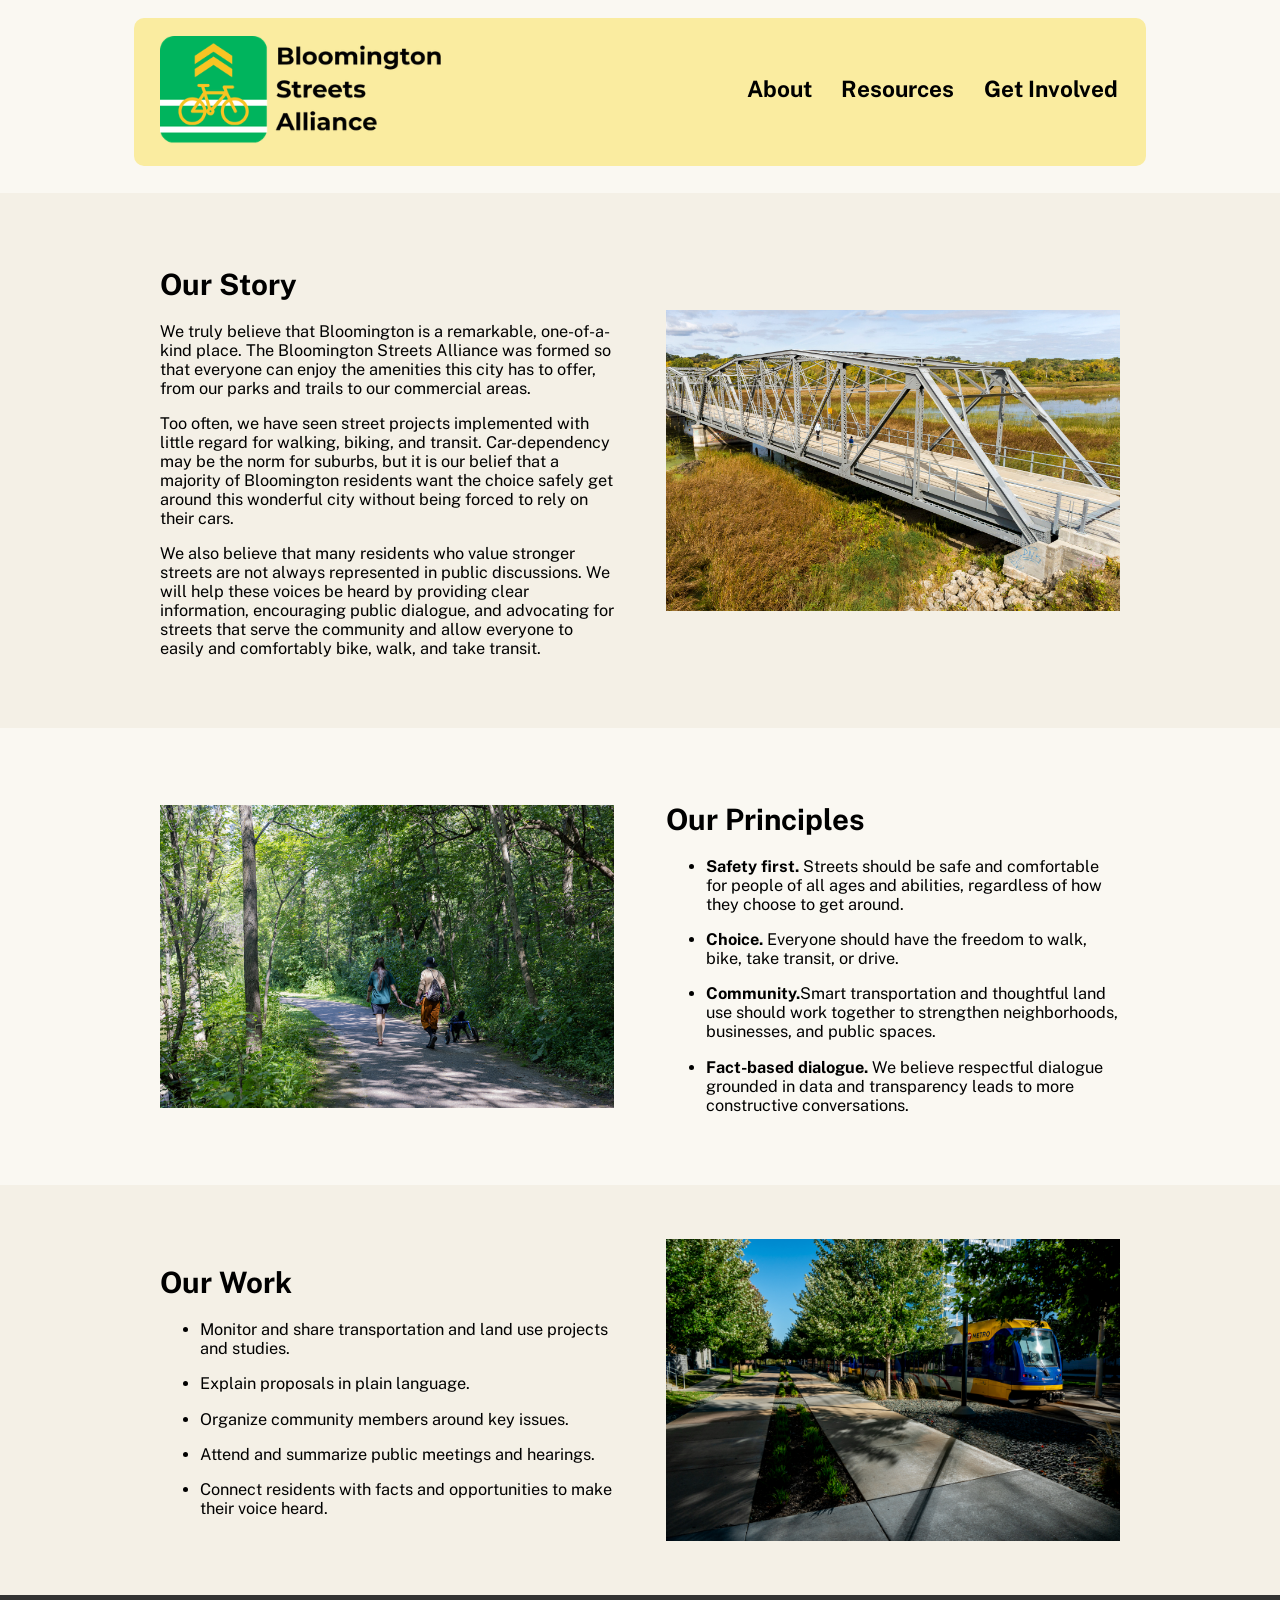
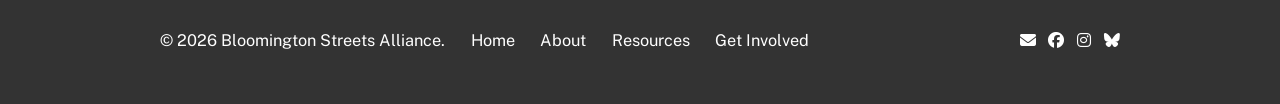
==== about/index.html @ 748439bb "about and resources pages" ====
<!DOCTYPE html>
<html>
    <head>
        <meta charset="UTF-8">
        <meta name="viewport" content="width=device-width, initial-scale=1.0"> 
        <title>About - Bloomington Streets Alliance</title>
        <link rel="preconnect" href="https://fonts.googleapis.com">
        <link rel="preconnect" href="https://fonts.gstatic.com" crossorigin>
        <link href="https://fonts.googleapis.com/css2?family=Nunito:ital,wght@0,200..1000;1,200..1000&family=Public+Sans:ital,wght@0,100..900;1,100..900&display=swap" rel="stylesheet">
        <link rel="stylesheet" href="https://cdnjs.cloudflare.com/ajax/libs/font-awesome/6.7.2/css/all.min.css">
        <link rel="apple-touch-icon" sizes="180x180" href="../favicon/apple-touch-icon.png">
        <link rel="icon" type="image/png" sizes="32x32" href="../favicon/favicon-32x32.png">
        <link rel="icon" type="image/png" sizes="16x16" href="../favicon/favicon-16x16.png">
        <link rel="manifest" href="../favicon/site.webmanifest">
        <link rel="stylesheet" href="style.css">
    </head>
    <body>
        <div id="topbox-container">
            <div id="topbox">
                <header id="toprow">
                    <a href="../"><img src="../images/Bloomington Streets Alliance.png" alt="Text reading Bloomington Streets Alliance, with the Alliance's logo to the left featuring a gold bicycle on a crosswalk with a double chevron marking above, all on a green background."></a>
                    <ul>
                        <li><a href="../about/">About</a></li>
                        <li><a href="../resources/">Resources</a></li>
                        <li><a href="../get-involved/">Get Involved</a></li>
                    </ul>
                </header>
            </div>
        </div>
        <div id="content1">
            <div>
                <h1>Our Story</h1>
                <p>We truly believe that Bloomington is a remarkable, one-of-a-kind place. The Bloomington Streets Alliance was formed so that everyone can enjoy the amenities this city has to offer, from our parks and trails to our commercial areas.</p>
                <p>Too often, we have seen street projects implemented with little regard for walking, biking, and transit. Car-dependency may be the norm for suburbs, but it is our belief that a majority of Bloomington residents want the choice safely get around this wonderful city without being forced to rely on their cars.</p>
                <p>We also believe that many residents who value stronger streets are not always represented in public discussions. We will help these voices be heard by providing clear information, encouraging public dialogue, and advocating for streets that serve the community and allow everyone to easily and comfortably bike, walk, and take transit.</p>
            </div>
            <img src="../images/Long Meadow Lake Bridge.jpg" alt="An urban park and light rail station in Bloomington, featuring an art installation in the foreground, office buildings in the background, and a light rail vehicle at the station.">
        </div>
        <div id="content2">
            <img src="../images/Nine Mile Creek.jpg"
                alt="A couple walking down a paved, tree-lined trail on a sunny day, with a baby walker in tow.">
            <div>
                <h1>Our Principles</h1>
                <ul>
                    <li><p><b>Safety first.</b> Streets should be safe and comfortable for people of all ages and abilities, regardless of how they choose to get around.</p></li>
                    <li><p><b>Choice.</b> Everyone should have the freedom to walk, bike, take transit, or drive.</p></li>
                    <li><p><b>Community.</b>Smart transportation and thoughtful land use should work together to strengthen neighborhoods, businesses, and public spaces.</p></li>
                    <li><p><b>Fact-based dialogue.</b> We believe respectful dialogue grounded in data and transparency leads to more constructive conversations.</p></li>
                </ul>
            </div>
        </div>
        <div id="content3">
            <div>
                <h1>Our Work</h1>
                <ul>
                    <li><p>Monitor and share transportation and land use projects and studies.</p></li>
                    <li><p>Explain proposals in plain language.</p></li>
                    <li><p>Organize community members around key issues.</p></li>
                    <li><p>Attend and summarize public meetings and hearings.</p></li>
                    <li><p>Connect residents with facts and opportunities to make their voice heard.</p></li>
                </ul>
            </div>
            <img src="../images/Blue Line.jpg"
                alt="A Blue Line train travels through Bloomington Central Station Park, shaded by trees, with walking paths in the foreground and glassy buildings in the background.">
        </div>
        <footer>
            <p>&#169; 2026 Bloomington Streets Alliance.</p>
            <div id="footerlinks">
                <a href="../"><p>Home</p></a>
                <a href="../about/"><p>About</p></a>
                <a href="../resources/"><p>Resources</p></a>
                <a href="../get-involved/"><p>Get Involved</p></a>
            </div>
            <div id="icons">
                <a href="mailto:hello@bloomingtonstreetsalliance.org"><i class="fa-solid fa-envelope"></i></a>
                <a href="https://www.facebook.com/bloomingtonstreetsalliance" target="_blank"><i class="fa-brands fa-facebook"></i></a>
                <a href="https://www.instagram.com/bloomingtonstreetsalliance" target="_blank"><i class="fa-brands fa-instagram"></i></a>
                <a href="https://bsky.app/profile/bloomingtonstreets.bsky.social" target="_blank"><i class="fa-brands fa-bluesky"></i></a>
            </div>
        </footer>
        <script src="script.js"></script>
    </body>
</html>
---- about/style.css ----
html, body, button {
    font-family: "Public Sans", sans-serif;
    margin: 0;
    padding: 0;
}

h1 {
    font-size: calc(0.35vw + 25px);
}

h3 {
    font-size: calc(.2vw + 20px);
}

p {
    font-size: calc(0.1vw + 15px);
}

#topbox-container {
    display: flex;
    justify-content: center;
    height: min-content;
    background-color: #FAF8F2;
    padding-bottom: 3vh;
}

#topbox {
    background-color: #faeca0;
    border-radius: 10px;
    width: 75vw;
    height: min-content;
    margin-top: 2vh;
    padding: 2vh 2vw;
}

#toprow {
    display: flex;
    flex-direction: row;
}

#toprow img {
    height: 12vh;
}

#toprow ul {
    display: flex;
    flex-direction: row;
    gap: 2vw;
    list-style: none;
    margin: 0;
    padding: 0;
    margin-left: auto;
    margin-top: 4%;
    font-weight: bold;
    height: min-content;
    font-size: calc(0.2vw + 20px);
}

#toprow ul li {
    border: 2px solid transparent;
    transition: border-bottom 0.3s ease;
}

#toprow ul li:hover {
    border-bottom: 2px solid #f8c423;
}

a {
    color: black;
    text-decoration: none;
}

#content1 {
    padding-top: 6vh;
    padding-bottom: 6vh;
    padding-left: 12.5vw;
    background-color: #F4F0E6;
    display: flex;
    flex-direction: row;
    gap: 4vw;
    height: min-content;
    align-items: center;
}

#content1 div {
    width: 35.5vw;
}

#content1 img {
    width: 35.5vw;
    height: min-content;
}

#content2 {
    padding-top: 6vh;
    padding-bottom: 6vh;
    padding-left: 12.5vw;
    background-color: #FAF8F2;
    display: flex;
    flex-direction: row;
    gap: 4vw;
    height: min-content;
    align-items: center;
}

#content2 div {
    width: 35.5vw;
}

#content2 img {
    width: 35.5vw;
    height: min-content;
}

#content3 {
    padding-top: 6vh;
    padding-bottom: 6vh;
    padding-left: 12.5vw;
    background-color: #F4F0E6;
    display: flex;
    flex-direction: row;
    gap: 4vw;
    height: min-content;
    align-items: center;
}

#content3 div {
    width: 35.5vw;
}

#content3 img {
    width: 35.5vw;
    height: min-content;
}

footer {
    background-color: #333;
    color: white;
    padding-left: 12.5vw;
    padding-right: 12.5vw;
    padding-top: 4vh;
    padding-bottom: 6vh;
    display: flex;
    flex-direction: row;
}

footer p {
    margin: 0;
}

#icons {
    margin-left: auto;
    display: flex;
    gap: 1vw;
}

#icons a {
    color: white;
    transition: color 0.3s ease;
}

#icons a:hover {
    color: #f8c423;
}

#footerlinks {
    display: flex;
    transform: translateX(-50%);
    left: 50%;
    gap: 2vw;
    position: absolute;
}

#footerlinks a {
    color: white;
}
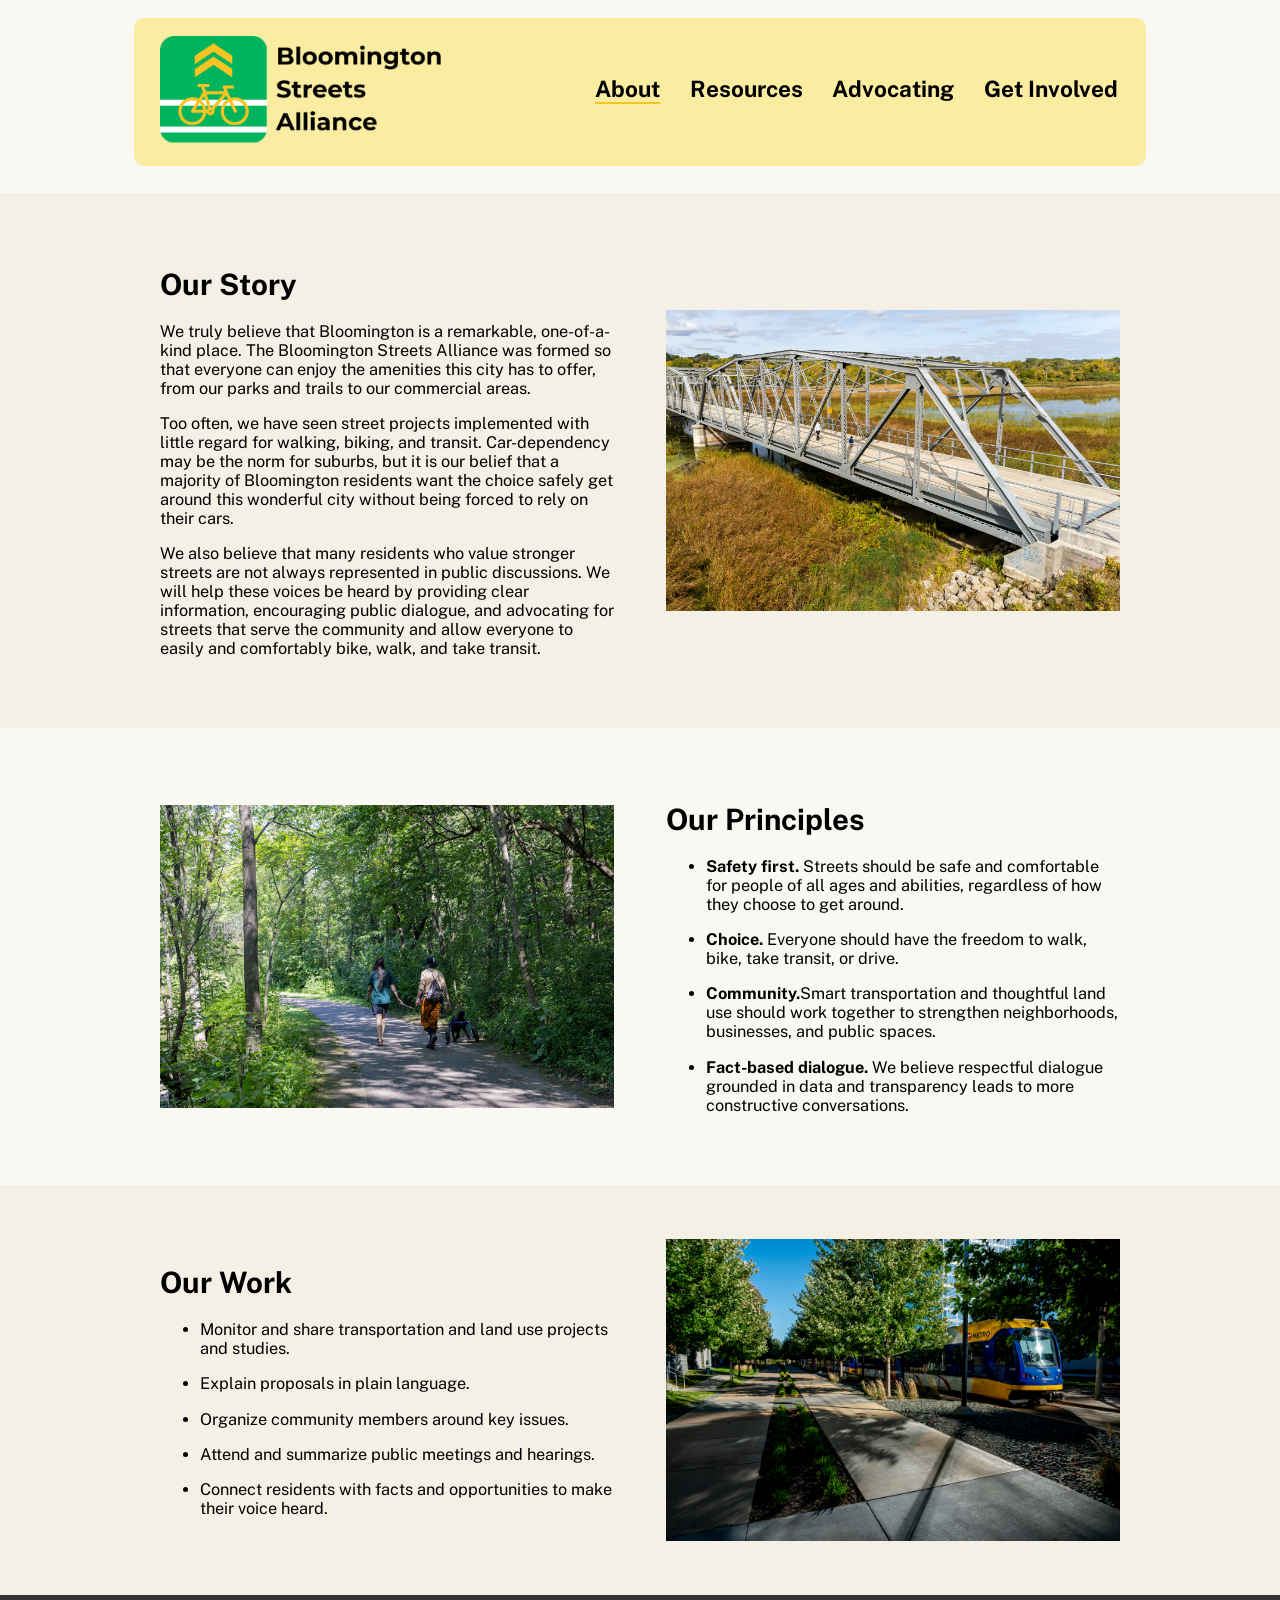
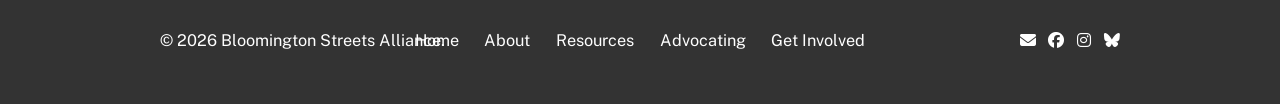
==== commit 5f9f50cc: "website" ====
--- a/about/index.html
+++ b/about/index.html
@@ -20,8 +20,9 @@
                 <header id="toprow">
                     <a href="../"><img src="../images/Bloomington Streets Alliance.png" alt="Text reading Bloomington Streets Alliance, with the Alliance's logo to the left featuring a gold bicycle on a crosswalk with a double chevron marking above, all on a green background."></a>
                     <ul>
-                        <li><a href="../about/">About</a></li>
+                        <li id="highlight"><a href="../about/">About</a></li>
                         <li><a href="../resources/">Resources</a></li>
+                        <li><a href="../advocating/">Advocating</a></li>
                         <li><a href="../get-involved/">Get Involved</a></li>
                     </ul>
                 </header>
@@ -69,6 +70,7 @@
                 <a href="../"><p>Home</p></a>
                 <a href="../about/"><p>About</p></a>
                 <a href="../resources/"><p>Resources</p></a>
+                <a href="../advocating/"><p>Advocating</p></a>
                 <a href="../get-involved/"><p>Get Involved</p></a>
             </div>
             <div id="icons">
--- a/about/style.css
+++ b/about/style.css
@@ -62,6 +62,10 @@
 }
 
 #toprow ul li:hover {
+    border-bottom: 2px solid #f8c423;
+}
+
+#highlight a {
     border-bottom: 2px solid #f8c423;
 }
 
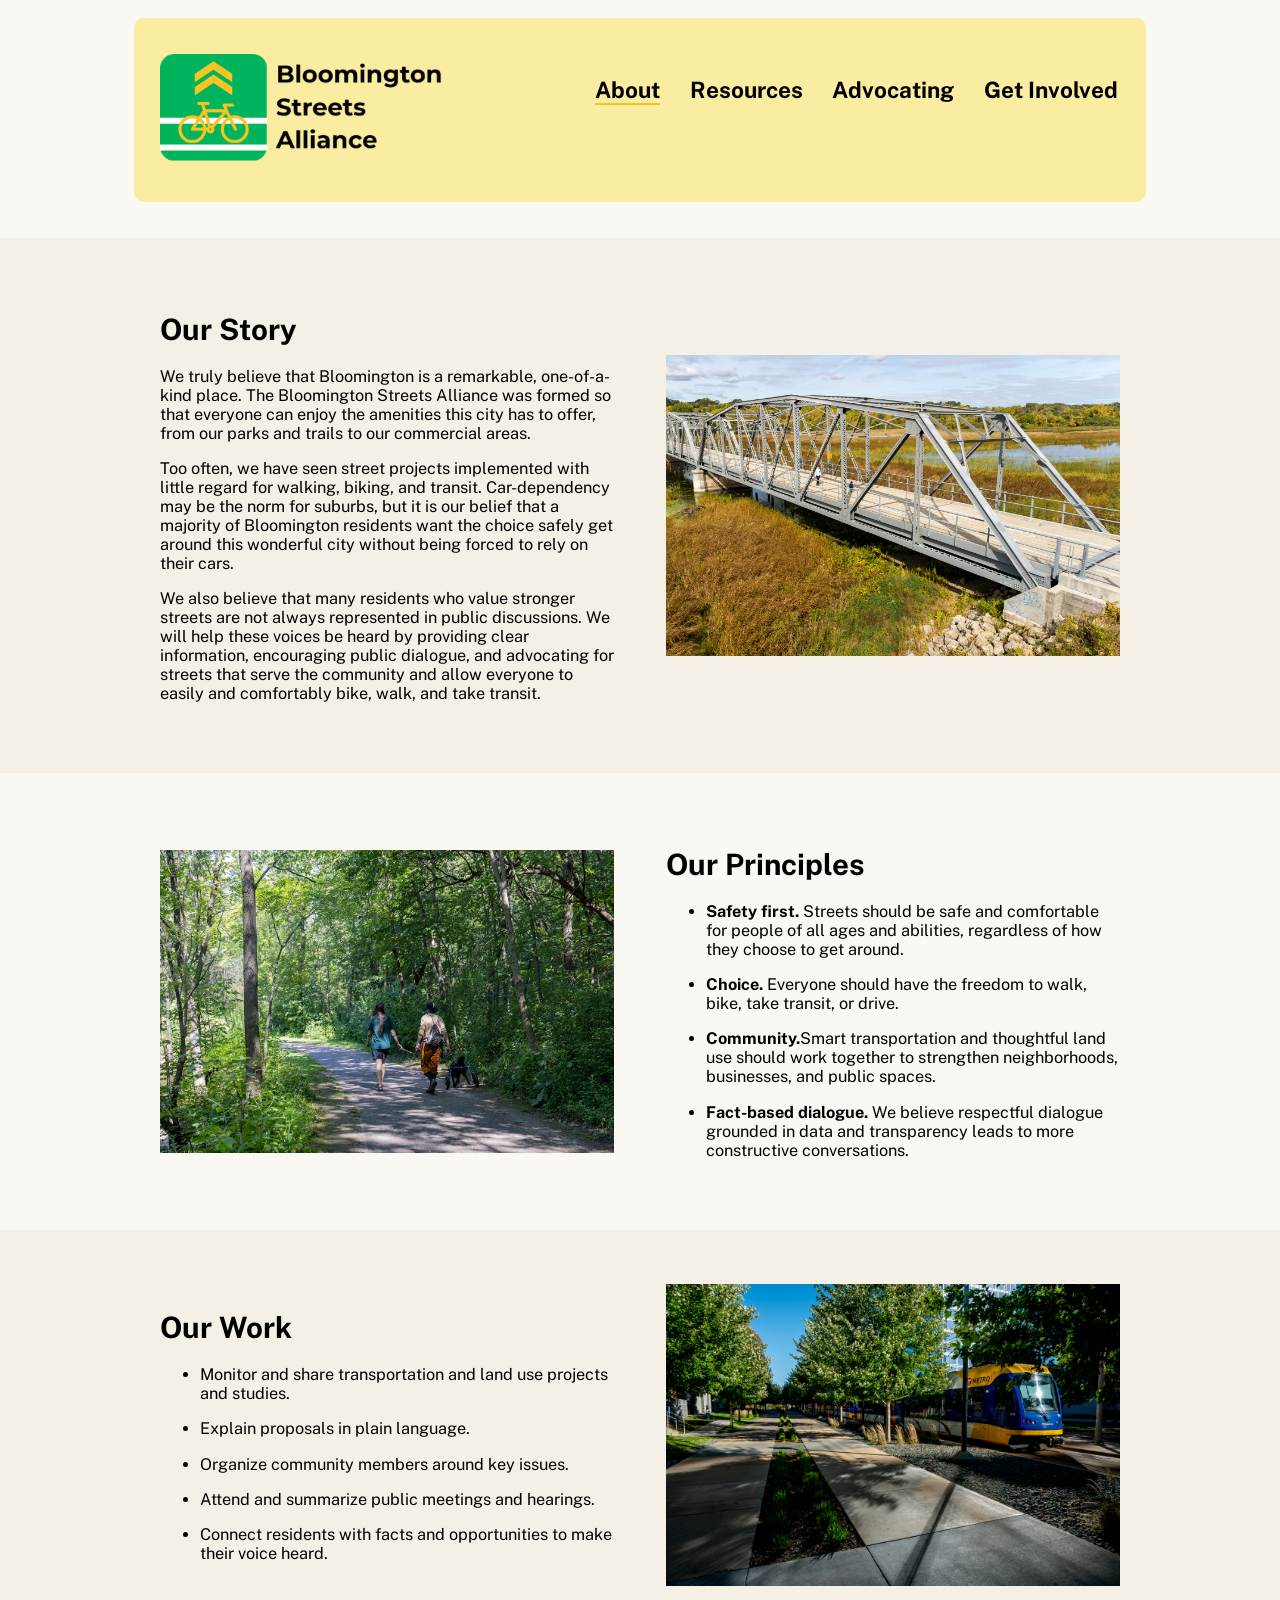
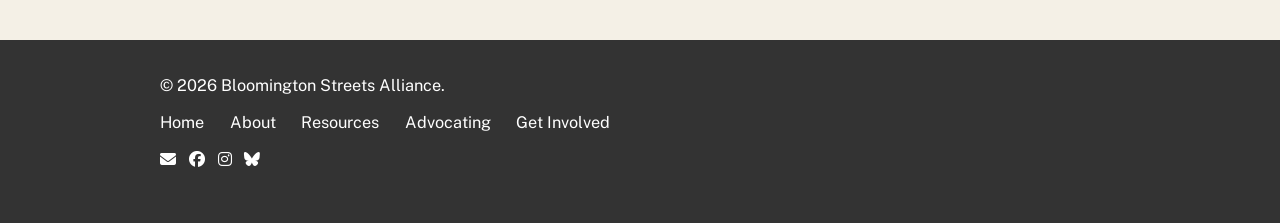
==== commit 028b1d96: "Responsive top navigation" ====
--- a/about/index.html
+++ b/about/index.html
@@ -19,12 +19,16 @@
             <div id="topbox">
                 <header id="toprow">
                     <a href="../"><img src="../images/Bloomington Streets Alliance.png" alt="Text reading Bloomington Streets Alliance, with the Alliance's logo to the left featuring a gold bicycle on a crosswalk with a double chevron marking above, all on a green background."></a>
-                    <ul>
-                        <li id="highlight"><a href="../about/">About</a></li>
-                        <li><a href="../resources/">Resources</a></li>
-                        <li><a href="../advocating/">Advocating</a></li>
-                        <li><a href="../get-involved/">Get Involved</a></li>
-                    </ul>
+                    <div>
+                        <i class="fa-solid fa-bars" id="burger"></i>
+                        <ul>
+                            <i class="fa-solid fa-rectangle-xmark" id="close"></i>
+                            <li id="highlight"><a href="../about/">About</a></li>
+                            <li><a href="../resources/">Resources</a></li>
+                            <li><a href="../advocating/">Advocating</a></li>
+                            <li><a href="../get-involved/">Get Involved</a></li>
+                        </ul>
+                    </div>
                 </header>
             </div>
         </div>
@@ -81,5 +85,6 @@
             </div>
         </footer>
         <script src="script.js"></script>
+        <script src="../dynamic top.js"></script>
     </body>
 </html>
--- a/about/style.css
+++ b/about/style.css
@@ -16,57 +16,160 @@
     font-size: calc(0.1vw + 15px);
 }
 
-#topbox-container {
-    display: flex;
-    justify-content: center;
-    height: min-content;
-    background-color: #FAF8F2;
-    padding-bottom: 3vh;
-}
-
-#topbox {
-    background-color: #faeca0;
-    border-radius: 10px;
-    width: 75vw;
-    height: min-content;
-    margin-top: 2vh;
-    padding: 2vh 2vw;
-}
-
-#toprow {
-    display: flex;
-    flex-direction: row;
-}
-
-#toprow img {
-    height: 12vh;
-}
-
-#toprow ul {
-    display: flex;
-    flex-direction: row;
-    gap: 2vw;
-    list-style: none;
-    margin: 0;
-    padding: 0;
-    margin-left: auto;
-    margin-top: 4%;
-    font-weight: bold;
-    height: min-content;
-    font-size: calc(0.2vw + 20px);
-}
-
-#toprow ul li {
-    border: 2px solid transparent;
-    transition: border-bottom 0.3s ease;
-}
-
-#toprow ul li:hover {
-    border-bottom: 2px solid #f8c423;
-}
-
-#highlight a {
-    border-bottom: 2px solid #f8c423;
+@media only screen and (min-width: 1094px) {
+    #topbox-container {
+        display: flex;
+        justify-content: center;
+        height: min-content;
+        background-color: #FAF8F2;
+        padding-top: 2vh;
+        padding-bottom: 4vh;
+    }
+
+    #topbox {
+        background-color: #faeca0;
+        border-radius: 10px;
+        width: 75vw;
+        height: min-content;
+        padding: 4vh 2vw;
+    }
+
+    #toprow {
+        display: flex;
+        flex-direction: row;
+    }
+
+    #toprow img {
+        height: 12vh;
+        min-height: 100px;
+    }
+
+    #toprow>div {
+        margin-left: auto;
+    }
+
+    #toprow ul {
+        display: flex;
+        flex-direction: row;
+        gap: 2vw;
+        list-style: none;
+        margin: 0;
+        padding: 0;
+        margin-left: auto;
+        margin-top: 4%;
+        font-weight: bold;
+        height: min-content;
+        font-size: calc(0.2vw + 20px);
+    }
+
+    #toprow ul li {
+        border: 2px solid transparent;
+        transition: border-bottom 0.3s ease;
+    }
+
+    #toprow ul li:hover {
+        border-bottom: 2px solid #f8c423;
+    }
+
+    #burger {
+        display: none;
+    }
+
+    #close {
+        display: none;
+    }
+
+    #highlight a {
+        border-bottom: 2px solid #f8c423;
+    }
+}
+
+@media only screen and (max-width: 1093px) {
+    #topbox-container {
+        display: flex;
+        justify-content: center;
+        height: min-content;
+        background-color: #FAF8F2;
+        padding-top: 2vh;
+        padding-bottom: 4vh;
+    }
+
+    #topbox {
+        background-color: #faeca0;
+        border-radius: 10px;
+        width: 75vw;
+        height: min-content;
+        padding: 4vh 2vw;
+    }
+
+    #toprow {
+        display: flex;
+        flex-direction: row;
+    }
+
+    #toprow>div {
+        margin-left: auto;
+    }
+
+    #toprow img {
+        height: 12vh;
+        min-height: 100px;
+    }
+
+    #toprow ul {
+        display: flex;
+        flex-direction: column;
+        background-color: #f8c423;
+        gap: 2vw;
+        list-style: none;
+        margin: 0;
+        padding: 0;
+        font-weight: bold;
+        font-size: calc(0.2vw + 20px);
+        position: fixed;
+        top: 0;
+        right: 0;
+        min-height: 100vh;
+        z-index: 100;
+        padding: 2vh 2vw;
+        width: 40vw;
+        transform: translateX(100%);
+        transition: transform 0.3s ease;
+    }
+
+    #toprow ul.open {
+        transform: translateX(0);
+    }
+
+    #toprow ul li {
+        border: 2px solid transparent;
+    }
+
+    #toprow ul li a {
+        border: 2px solid transparent;
+        transition: border-bottom 0.3s ease;
+    }
+
+    #toprow ul li a:hover {
+        border-bottom: 2px solid white;
+    }
+
+    #burger {
+        font-size: calc(0.9vw + 25px);
+        cursor: pointer;
+    }
+
+    #close {
+        position: absolute;
+        top: 2vh;
+        right: 2vw;
+        font-size: calc(0.9vw + 25px);
+        cursor: pointer;
+    }
+
+    #toprow li#highlight a {
+        border-bottom: 2px solid white;
+    }
 }
 
 a {
@@ -137,44 +240,87 @@
     height: min-content;
 }
 
-footer {
-    background-color: #333;
-    color: white;
-    padding-left: 12.5vw;
-    padding-right: 12.5vw;
-    padding-top: 4vh;
-    padding-bottom: 6vh;
-    display: flex;
-    flex-direction: row;
-}
-
-footer p {
-    margin: 0;
-}
-
-#icons {
-    margin-left: auto;
-    display: flex;
-    gap: 1vw;
-}
-
-#icons a {
-    color: white;
-    transition: color 0.3s ease;
-}
-
-#icons a:hover {
-    color: #f8c423;
-}
-
-#footerlinks {
-    display: flex;
-    transform: translateX(-50%);
-    left: 50%;
-    gap: 2vw;
-    position: absolute;
-}
-
-#footerlinks a {
-    color: white;
+@media only screen and (min-width: 1417px) {
+    footer {
+        background-color: #333;
+        color: white;
+        padding-left: 12.5vw;
+        padding-right: 12.5vw;
+        padding-top: 4vh;
+        padding-bottom: 6vh;
+        display: flex;
+        flex-direction: row;
+    }
+
+    footer p {
+        margin: 0;
+    }
+
+    #icons {
+        margin-left: auto;
+        display: flex;
+        gap: 1vw;
+    }
+
+    #icons a {
+        color: white;
+        transition: color 0.3s ease;
+    }
+
+    #icons a:hover {
+        color: #f8c423;
+    }
+
+    #footerlinks {
+        display: flex;
+        transform: translateX(-50%);
+        left: 50%;
+        gap: 2vw;
+        position: absolute;
+    }
+
+    #footerlinks a {
+        color: white;
+    }
+}
+
+@media only screen and (max-width: 1416px) {
+    footer {
+        background-color: #333;
+        color: white;
+        padding-left: 12.5vw;
+        padding-right: 12.5vw;
+        padding-top: 4vh;
+        padding-bottom: 6vh;
+        display: flex;
+        flex-direction: column;
+        gap: 2vh;
+    }
+
+    footer p {
+        margin: 0;
+    }
+
+    #icons {
+        display: flex;
+        gap: 1vw;
+    }
+
+    #icons a {
+        color: white;
+        transition: color 0.3s ease;
+    }
+
+    #icons a:hover {
+        color: #f8c423;
+    }
+
+    #footerlinks {
+        display: flex;
+        gap: 2vw;
+    }
+
+    #footerlinks a {
+        color: white;
+    }
 }
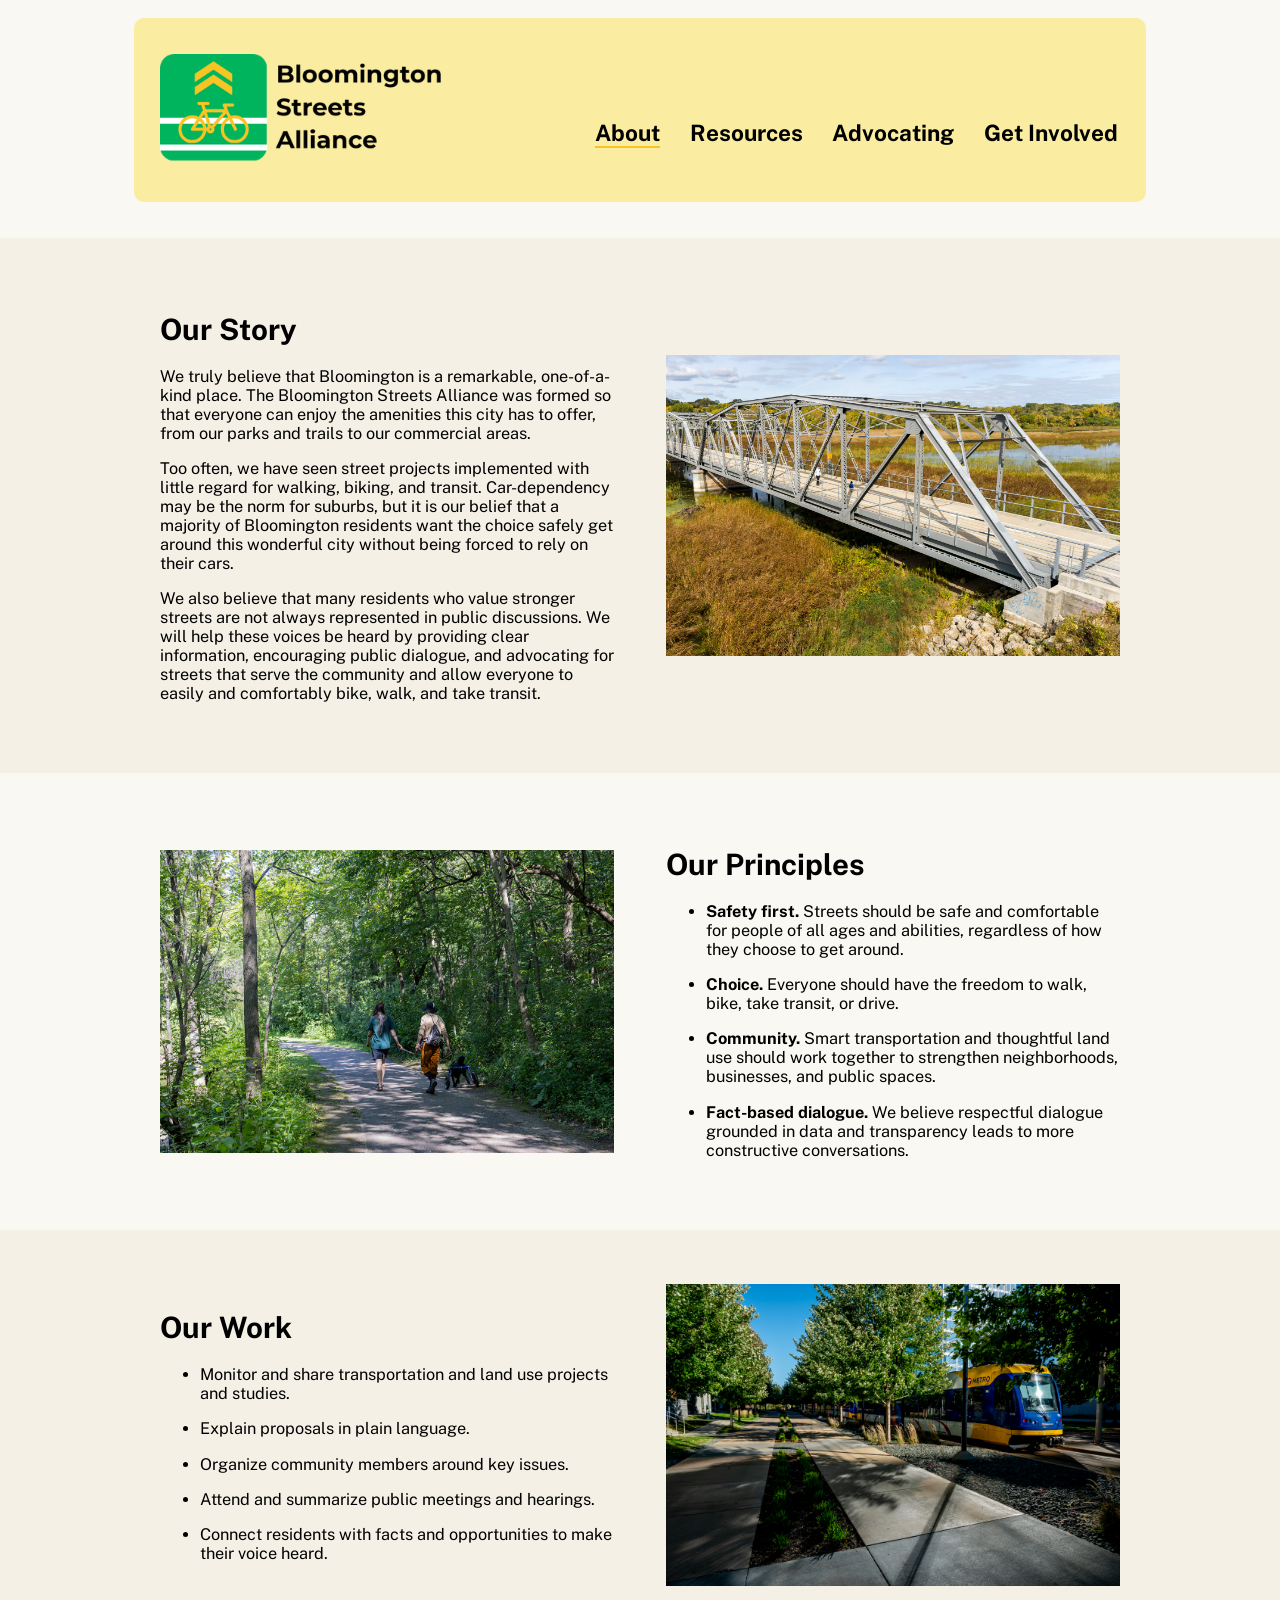
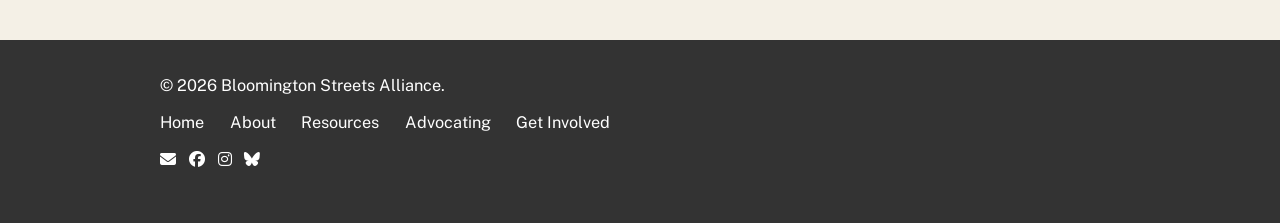
==== commit 67c4ef82: "advocating and resources page mobile friendly" ====
--- a/about/index.html
+++ b/about/index.html
@@ -49,7 +49,7 @@
                 <ul>
                     <li><p><b>Safety first.</b> Streets should be safe and comfortable for people of all ages and abilities, regardless of how they choose to get around.</p></li>
                     <li><p><b>Choice.</b> Everyone should have the freedom to walk, bike, take transit, or drive.</p></li>
-                    <li><p><b>Community.</b>Smart transportation and thoughtful land use should work together to strengthen neighborhoods, businesses, and public spaces.</p></li>
+                    <li><p><b>Community.</b> Smart transportation and thoughtful land use should work together to strengthen neighborhoods, businesses, and public spaces.</p></li>
                     <li><p><b>Fact-based dialogue.</b> We believe respectful dialogue grounded in data and transparency leads to more constructive conversations.</p></li>
                 </ul>
             </div>
--- a/about/style.css
+++ b/about/style.css
@@ -31,7 +31,7 @@
         border-radius: 10px;
         width: 75vw;
         height: min-content;
-        padding: 4vh 2vw;
+        padding: max(4vh, 25px) max(2vw, 25px);
     }
 
     #toprow {
@@ -44,8 +44,11 @@
         min-height: 100px;
     }
 
-    #toprow>div {
+    #toprow > div {
         margin-left: auto;
+        display: flex;
+        flex-direction: row;
+        align-items: flex-end;
     }
 
     #toprow ul {
@@ -55,8 +58,8 @@
         list-style: none;
         margin: 0;
         padding: 0;
+        margin-bottom: 2vh;
         margin-left: auto;
-        margin-top: 4%;
         font-weight: bold;
         height: min-content;
         font-size: calc(0.2vw + 20px);
@@ -99,7 +102,7 @@
         border-radius: 10px;
         width: 75vw;
         height: min-content;
-        padding: 4vh 2vw;
+        padding: max(4vh, 25px) max(2vw, 25px);
     }
 
     #toprow {
@@ -107,7 +110,7 @@
         flex-direction: row;
     }
 
-    #toprow>div {
+    #toprow > div {
         margin-left: auto;
     }
 
@@ -177,67 +180,133 @@
     text-decoration: none;
 }
 
-#content1 {
-    padding-top: 6vh;
-    padding-bottom: 6vh;
-    padding-left: 12.5vw;
-    background-color: #F4F0E6;
-    display: flex;
-    flex-direction: row;
-    gap: 4vw;
-    height: min-content;
-    align-items: center;
-}
-
-#content1 div {
-    width: 35.5vw;
-}
-
-#content1 img {
-    width: 35.5vw;
-    height: min-content;
-}
-
-#content2 {
-    padding-top: 6vh;
-    padding-bottom: 6vh;
-    padding-left: 12.5vw;
-    background-color: #FAF8F2;
-    display: flex;
-    flex-direction: row;
-    gap: 4vw;
-    height: min-content;
-    align-items: center;
-}
-
-#content2 div {
-    width: 35.5vw;
-}
-
-#content2 img {
-    width: 35.5vw;
-    height: min-content;
-}
-
-#content3 {
-    padding-top: 6vh;
-    padding-bottom: 6vh;
-    padding-left: 12.5vw;
-    background-color: #F4F0E6;
-    display: flex;
-    flex-direction: row;
-    gap: 4vw;
-    height: min-content;
-    align-items: center;
-}
-
-#content3 div {
-    width: 35.5vw;
-}
-
-#content3 img {
-    width: 35.5vw;
-    height: min-content;
+@media only screen and (min-width: 760px) {
+    #content1 {
+        padding-top: 6vh;
+        padding-bottom: 6vh;
+        padding-left: 12.5vw;
+        background-color: #F4F0E6;
+        display: flex;
+        flex-direction: row;
+        gap: 4vw;
+        height: min-content;
+        align-items: center;
+    }
+
+    #content1 div {
+        width: 35.5vw;
+    }
+
+    #content1 img {
+        width: 35.5vw;
+        height: min-content;
+    }
+
+    #content2 {
+        padding-top: 6vh;
+        padding-bottom: 6vh;
+        padding-left: 12.5vw;
+        background-color: #FAF8F2;
+        display: flex;
+        flex-direction: row;
+        gap: 4vw;
+        height: min-content;
+        align-items: center;
+    }
+
+    #content2 div {
+        width: 35.5vw;
+    }
+
+    #content2 img {
+        width: 35.5vw;
+        height: min-content;
+    }
+
+    #content3 {
+        padding-top: 6vh;
+        padding-bottom: 6vh;
+        padding-left: 12.5vw;
+        background-color: #F4F0E6;
+        display: flex;
+        flex-direction: row;
+        gap: 4vw;
+        height: min-content;
+        align-items: center;
+    }
+
+    #content3 div {
+        width: 35.5vw;
+    }
+
+    #content3 img {
+        width: 35.5vw;
+        height: min-content;
+    }
+}
+
+@media only screen and (max-width: 759px) {
+    #content1 {
+        padding-top: 6vh;
+        padding-bottom: 6vh;
+        padding-left: 12.5vw;
+        background-color: #F4F0E6;
+        display: flex;
+        flex-direction: column;
+        gap: 4vh;
+        height: min-content;
+    }
+
+    #content1 div {
+        width: 75vw;
+    }
+
+    #content1 img {
+        width: 75vw;
+        height: min-content;
+        order: -1;
+    }
+
+    #content2 {
+        padding-top: 6vh;
+        padding-bottom: 6vh;
+        padding-left: 12.5vw;
+        background-color: #FAF8F2;
+        display: flex;
+        flex-direction: column;
+        gap: 4vh;
+        height: min-content;
+    }
+
+    #content2 div {
+        width: 75vw;
+    }
+
+    #content2 img {
+        width: 75vw;
+        height: min-content;
+    }
+
+    #content3 {
+        padding-top: 6vh;
+        padding-bottom: 6vh;
+        padding-left: 12.5vw;
+        background-color: #F4F0E6;
+        display: flex;
+        flex-direction: column;
+        gap: 4vh;
+        height: min-content;
+    }
+
+    #content3 div {
+        width: 75vw;
+    }
+
+    #content3 img {
+        width: 75vw;
+        height: min-content;
+        order: -1;
+    }
 }
 
 @media only screen and (min-width: 1417px) {
